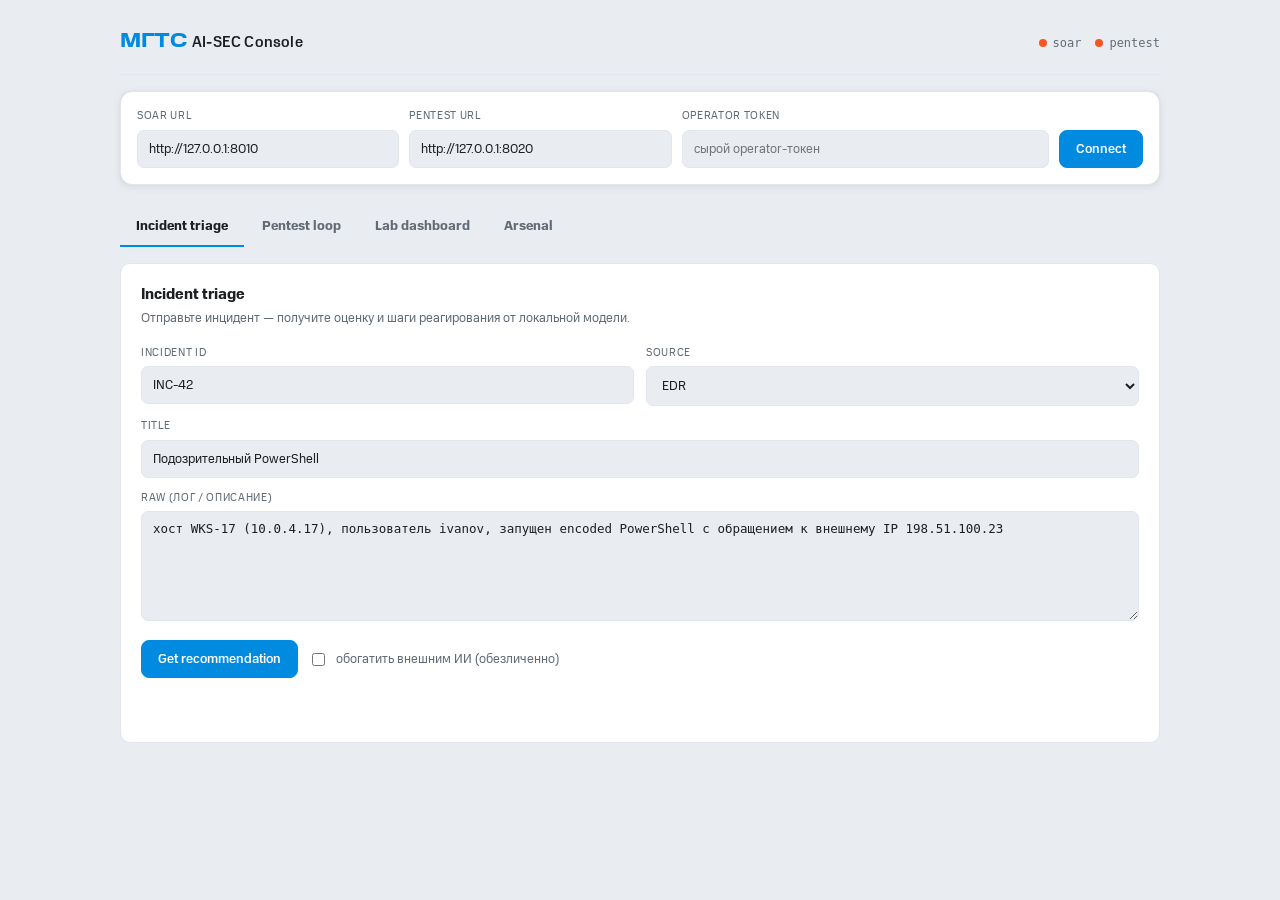
==== webui/index.html @ df33a95a "Initial import of AI-SEC training range + fixes Импорт проекта AI-SEC (тренировочный полигон: оркест" ====
<!doctype html>
<html lang="ru">
<head>
<meta charset="utf-8">
<meta name="viewport" content="width=device-width, initial-scale=1">
<title>МГТС · AI-SEC Console</title>
<link rel="stylesheet" href="mgts/styles.css">
<style>
  /* Токены МГТС встроены инлайн, чтобы интерфейс отображался корректно даже без
     загрузки внешнего mgts/styles.css. Внешний файл подключает шрифты MTS и
     остаётся источником истины при отдаче через сервер. Светлая тема, бренд #008ae0. */
  :root{
    --mgts-blue-500:#008ae0; --mgts-blue-600:#0072bd; --mgts-blue-700:#005c99; --mgts-blue-50:#e6f4fc;
    --granat-green:#26cd58; --granat-yellow:#fac031; --granat-orange:#f95721;
    --color-background-primary:#ffffff; --color-background-secondary:#f2f3f7;
    --color-background-lower:#e9ecf0; --color-background-inverted:#1d2023;
    --color-text-primary:#1d2023; --color-text-secondary:#626c77; --color-text-tertiary:#969fa8;
    --color-text-inverted:#fafafa;
    --color-brand:#008ae0; --color-brand-hover:#0072bd; --color-brand-active:#005c99;
    --color-brand-subtle:#e6f4fc;
    --color-line:#e2e5eb; --color-control-stroke:#969fa8; --color-control-stroke-hover:#626c77;
    --color-accent-brand-bg:#e6f4fc; --color-accent-positive-bg:#e3f9ea;
    --color-accent-warning-bg:#fff4d6; --color-accent-negative-bg:#ffe5dc;
    --font-wide:'MTS Wide','Segoe UI',system-ui,sans-serif;
    --font-compact:'MTS Compact','Segoe UI',system-ui,sans-serif;
    --radius-s:8px; --radius-m:12px; --shadow-low:0 2px 8px rgba(29,32,35,.08),0 0 1px rgba(29,32,35,.12);
    --duration-fast:120ms; --ease-standard:cubic-bezier(.4,0,.2,1);
  }
  /* Внутренние переменные консоли -> семантические токены МГТС. Severity — без MTS-красного. */
  :root{
    --ink:var(--color-background-lower); --panel:var(--color-background-primary);
    --panel-2:var(--color-background-secondary); --line:var(--color-line);
    --text:var(--color-text-primary); --muted:var(--color-text-secondary);
    --accent:var(--color-brand); --accent-dim:var(--color-brand);
    --focus:var(--color-brand-hover);
    --sev-info:var(--mgts-blue-500); --sev-low:var(--granat-green); --sev-medium:var(--granat-yellow);
    --sev-high:var(--granat-orange); --sev-critical:#c0371a;
    --ok:var(--granat-green); --bad:var(--granat-orange);
    --mono:ui-monospace,"SF Mono",Menlo,Consolas,monospace;
    --sans:var(--font-compact);
    --radius-card:var(--radius-m);
  }
  *{box-sizing:border-box}
  body{margin:0;background:var(--ink);color:var(--text);font-family:var(--sans);
       font-size:14px;line-height:1.5;-webkit-font-smoothing:antialiased}
  a{color:var(--accent)}
  .wrap{max-width:1080px;margin:0 auto;padding:0 20px 80px}

  header{display:flex;align-items:baseline;gap:14px;padding:26px 0 18px;
         border-bottom:1px solid var(--line)}
  header .mark{font-family:var(--font-wide);font-weight:700;letter-spacing:.01em;
               font-size:20px;color:var(--accent)}
  header .mark b{color:var(--text)}
  header .sub{color:var(--muted);font-size:12px;font-family:var(--mono)}
  header .spacer{flex:1}
  .env-dot{width:8px;height:8px;border-radius:50%;background:var(--muted);
           display:inline-block;margin-right:6px}
  .env-dot.up{background:var(--ok)} .env-dot.down{background:var(--bad)}

  /* settings bar */
  .settings{display:grid;grid-template-columns:1fr 1fr 1.4fr auto;gap:10px;
            padding:16px;margin-top:16px;background:var(--panel);
            border:1px solid var(--line);border-radius:var(--radius-card);box-shadow:var(--shadow-low)}
  .settings label{display:block;font-size:11px;color:var(--muted);
                  text-transform:uppercase;letter-spacing:.06em;margin-bottom:5px}
  input,select,textarea{width:100%;background:var(--ink);color:var(--text);
     border:1px solid var(--line);border-radius:7px;padding:9px 11px;
     font-family:var(--sans);font-size:13px}
  textarea{font-family:var(--mono);font-size:12.5px;resize:vertical;min-height:110px}
  input:focus,select:focus,textarea:focus{outline:none;border-color:var(--focus);
     box-shadow:0 0 0 3px var(--color-brand-subtle)}

  button{font-family:var(--sans);font-size:13px;font-weight:500;cursor:pointer;
     border:1px solid var(--color-brand);background:var(--color-brand);color:#fff;
     border-radius:var(--radius-s);padding:9px 16px;transition:background var(--duration-fast) var(--ease-standard)}
  button:hover{background:var(--color-brand-hover);border-color:var(--color-brand-hover)}
  button:disabled{opacity:.4;cursor:not-allowed}
  button.ghost{background:transparent;color:var(--text);border-color:var(--color-control-stroke)}
  button.ghost:hover{background:var(--color-background-secondary);border-color:var(--color-control-stroke-hover)}
  button.danger{background:transparent;color:var(--bad);border-color:var(--bad)}
  .btn-row{display:flex;gap:10px;flex-wrap:wrap;align-items:center}

  /* tabs */
  nav.tabs{display:flex;gap:2px;margin:22px 0 0}
  nav.tabs button{background:transparent;border:none;border-bottom:2px solid transparent;
     color:var(--muted);border-radius:0;padding:10px 16px;font-weight:600}
  nav.tabs button.active{color:var(--text);border-bottom-color:var(--accent)}

  .panel{background:var(--panel);border:1px solid var(--line);border-radius:10px;
         padding:20px;margin-top:16px}
  .panel h2{margin:0 0 4px;font-size:15px}
  .panel .hint{color:var(--muted);font-size:12.5px;margin:0 0 16px}
  .grid2{display:grid;grid-template-columns:1fr 1fr;gap:12px}
  .field{margin-bottom:12px}
  .field label{display:block;font-size:11px;color:var(--muted);
    text-transform:uppercase;letter-spacing:.06em;margin-bottom:5px}
  .row-check{display:flex;align-items:center;gap:8px;color:var(--muted);font-size:13px}
  .row-check input{width:auto}

  /* output */
  .out{margin-top:18px}
  .badge{display:inline-block;font-family:var(--mono);font-size:11px;font-weight:600;
     padding:3px 9px;border-radius:999px;letter-spacing:.03em}
  .sev-info{background:var(--color-accent-brand-bg);color:var(--sev-info);border:1px solid var(--sev-info)}
  .sev-low{background:var(--color-accent-positive-bg);color:var(--sev-low);border:1px solid var(--sev-low)}
  .sev-medium{background:var(--color-accent-warning-bg);color:var(--sev-medium);border:1px solid var(--sev-medium)}
  .sev-high{background:var(--color-accent-negative-bg);color:var(--sev-high);border:1px solid var(--sev-high)}
  .sev-critical{background:var(--color-accent-negative-bg);color:var(--sev-critical);border:1px solid var(--sev-critical)}
  .chip{display:inline-block;font-family:var(--mono);font-size:11px;color:var(--muted);
     border:1px solid var(--line);border-radius:5px;padding:2px 7px;margin:2px 4px 2px 0}
  .card{background:var(--panel-2);border:1px solid var(--line);border-radius:9px;
        padding:14px 16px;margin-top:12px}
  .card h3{margin:0 0 6px;font-size:13.5px;display:flex;align-items:center;gap:8px;justify-content:space-between}
  .card ul{margin:6px 0 0;padding-left:18px} .card li{margin:2px 0}
  .kv{color:var(--muted);font-size:12px} .kv b{color:var(--text);font-weight:600}
  pre{background:var(--color-background-inverted);border:1px solid var(--line);border-radius:var(--radius-s);
      padding:12px 14px;overflow:auto;font-family:var(--mono);font-size:12px;
      color:var(--color-text-inverted);max-height:340px;margin:8px 0 0}
  .scope-ok{color:var(--ok)} .scope-bad{color:var(--bad)}
  .status{font-family:var(--mono);font-size:12px;color:var(--muted);margin-top:10px;min-height:16px}
  .status.err{color:var(--bad)} .status.busy{color:var(--accent)}
  .divider{height:1px;background:var(--line);margin:18px 0}
  .step-meta{font-family:var(--mono);font-size:12px;color:var(--muted);margin:2px 0}
  /* lab dashboard */
  .tgt{display:flex;align-items:center;gap:12px;padding:11px 14px;margin-top:10px;
       background:var(--panel-2);border:1px solid var(--line);border-radius:9px}
  .tgt .dot{width:9px;height:9px;border-radius:50%;flex:none;background:var(--muted)}
  .tgt .dot.up{background:var(--ok)} .tgt .dot.down{background:var(--bad)}
  .tgt .meta{flex:1;min-width:0}
  .tgt .name{font-weight:600;font-size:13.5px}
  .tgt .desc{color:var(--muted);font-size:12px;margin-top:2px}
  .tgt .addr{font-family:var(--mono);font-size:11px;color:var(--muted)}
  .tgt a.open{font-size:12px;padding:6px 12px;border:1px solid var(--line);
     border-radius:6px;color:var(--text);text-decoration:none;white-space:nowrap}
  .tgt a.open:hover{border-color:var(--focus)}
  .kind{font-family:var(--mono);font-size:10px;text-transform:uppercase;
     letter-spacing:.05em;color:var(--accent);border:1px solid var(--accent-dim);
     border-radius:4px;padding:1px 6px;margin-left:6px}
  .aud{font-family:var(--mono);font-size:11.5px;border-bottom:1px solid var(--line);
       padding:6px 0;display:grid;grid-template-columns:130px 150px 1fr auto;gap:10px}
  .aud .r-done{color:var(--ok)} .aud .r-blocked,.aud .r-rejected{color:var(--bad)}
  .aud .r-running,.aud .r-awaiting_approval{color:var(--medium)}
  .aud-wrap{margin-top:8px;max-height:280px;overflow:auto}
  /* arsenal */
  .tool-card{background:var(--panel-2);border:1px solid var(--line);border-radius:9px;
     padding:12px 14px;margin-top:10px}
  .tool-card.hide{display:none}
  .tool-head{display:flex;align-items:center;gap:8px;flex-wrap:wrap}
  .tool-head .tn{font-family:var(--mono);font-weight:600;font-size:13px}
  .tool-desc{color:var(--muted);font-size:12px;margin:6px 0 8px}
  .tool-run{display:flex;gap:8px;flex-wrap:wrap;align-items:center}
  .tool-run input,.tool-run select{padding:7px 9px;font-size:12.5px}
  .tool-run input.tgt{flex:1;min-width:180px}
  .tool-run input.prt{width:120px}
  .badge.int-passive{background:var(--color-accent-brand-bg);color:var(--sev-info);border:1px solid var(--sev-info)}
  .badge.int-safe-active{background:var(--color-accent-positive-bg);color:var(--sev-low);border:1px solid var(--sev-low)}
  .badge.int-full{background:var(--color-accent-negative-bg);color:var(--sev-high);border:1px solid var(--sev-high)}
  nav.tabs button.af{border-bottom:none}
  .tgt-wrap{margin-top:10px}
  .tgt-wrap .tgt{margin-top:0}
  details.learn{background:var(--panel-2);border:1px solid var(--line);border-top:none;
     border-radius:0 0 9px 9px;padding:8px 14px 10px;margin-top:-1px}
  details.learn>summary{cursor:pointer;font-size:12px;color:var(--accent);padding:2px 0}
  details.learn ul{margin:6px 0;padding-left:18px;font-size:12.5px}
  details.sol{margin-top:6px} details.sol>summary{cursor:pointer;font-size:12px;color:var(--sev-medium)}
  details.sol .kv{margin-top:6px;padding:8px 10px;background:var(--ink);border:1px solid var(--line);border-radius:6px}
  @media(max-width:760px){.settings,.grid2{grid-template-columns:1fr}
     .aud{grid-template-columns:1fr}}
</style>
</head>
<body>
<div class="wrap">
  <header>
    <span class="mark">МГТС <b style="color:var(--color-text-primary);font-family:var(--font-compact);font-weight:500;font-size:15px">AI-SEC Console</b></span>
    <span class="spacer"></span>
    <span class="sub"><span id="soarDot" class="env-dot"></span>soar</span>
    <span class="sub"><span id="pentDot" class="env-dot"></span>pentest</span>
  </header>

  <!-- connection settings -->
  <div class="settings">
    <div>
      <label>SOAR URL</label>
      <input id="soarUrl" value="http://127.0.0.1:8010">
    </div>
    <div>
      <label>Pentest URL</label>
      <input id="pentUrl" value="http://127.0.0.1:8020">
    </div>
    <div>
      <label>Operator token</label>
      <input id="token" type="password" placeholder="сырой operator-токен">
    </div>
    <div style="display:flex;align-items:end">
      <button id="saveBtn" style="width:100%">Connect</button>
    </div>
  </div>

  <nav class="tabs">
    <button id="tabSoar" class="active" onclick="showTab('soar')">Incident triage</button>
    <button id="tabPent" onclick="showTab('pent')">Pentest loop</button>
    <button id="tabLab" onclick="showTab('lab')">Lab dashboard</button>
    <button id="tabArsenal" onclick="showTab('arsenal')">Arsenal</button>
  </nav>

  <!-- ===== SOAR ===== -->
  <section id="soar" class="panel">
    <h2>Incident triage</h2>
    <p class="hint">Отправьте инцидент — получите оценку и шаги реагирования от локальной модели.</p>
    <div class="grid2">
      <div class="field"><label>Incident ID</label><input id="incId" value="INC-42"></div>
      <div class="field"><label>Source</label>
        <select id="incSrc"><option>EDR</option><option>SIEM</option><option>Firewall</option><option>IDS</option><option>Other</option></select>
      </div>
    </div>
    <div class="field"><label>Title</label><input id="incTitle" value="Подозрительный PowerShell"></div>
    <div class="field"><label>Raw (лог / описание)</label>
      <textarea id="incRaw">хост WKS-17 (10.0.4.17), пользователь ivanov, запущен encoded PowerShell с обращением к внешнему IP 198.51.100.23</textarea>
    </div>
    <div class="btn-row">
      <button onclick="advise()">Get recommendation</button>
      <label class="row-check"><input type="checkbox" id="incExt"> обогатить внешним ИИ (обезличенно)</label>
    </div>
    <div id="soarStatus" class="status"></div>
    <div id="soarOut" class="out"></div>
  </section>

  <!-- ===== PENTEST ===== -->
  <section id="pent" class="panel" style="display:none">
    <h2>Pentest loop</h2>
    <p class="hint">Модель предлагает шаг → вы подтверждаете → запускается сканер в рамках scope. Вывод разбирается и подаётся в следующий шаг.</p>
    <div class="field"><label>Objective</label>
      <input id="objective" value="разведка внешнего периметра">
    </div>
    <div class="btn-row">
      <button onclick="planStep()">Propose step</button>
      <button class="ghost" onclick="genReport()">Отчёт: превью + .md</button>
      <label class="row-check"><input type="checkbox" id="analyzeExt"> разбирать вывод внешним ИИ (обезличенно)</label>
      <span class="step-meta" id="sessLbl"></span>
    </div>
    <div class="btn-row" style="margin-top:8px">
      <button class="ghost" onclick="fetchReport()">Отчёт по сессии</button>
      <button class="ghost" onclick="downloadReport()">Скачать .md</button>
    </div>
    <div id="pentStatus" class="status"></div>
    <div id="pentOut" class="out"></div>
  </section>

  <!-- ===== LAB DASHBOARD ===== -->
  <section id="lab" class="panel" style="display:none">
    <h2>Lab dashboard</h2>
    <p class="hint">Активный scope, тренировочные мишени и журнал действий. Обновляется автоматически.</p>
    <div class="btn-row">
      <button class="ghost" onclick="loadLab()">Обновить</button>
      <label class="row-check"><input type="checkbox" id="labAuto" checked onchange="toggleAuto()"> авто-обновление (5с)</label>
    </div>

    <div id="scopeBox" class="card" style="margin-top:14px"></div>

    <h3 style="margin:18px 0 0;font-size:13.5px">Тренировочные мишени</h3>
    <div id="targetsBox"></div>

    <h3 style="margin:18px 0 0;font-size:13.5px">Журнал действий</h3>
    <div id="auditBox"></div>
    <div id="labStatus" class="status"></div>
  </section>

  <!-- ===== ARSENAL ===== -->
  <section id="arsenal" class="panel" style="display:none">
    <h2>Arsenal</h2>
    <p class="hint">Все инструменты allowlist. Запуск по выбранной цели напрямую — с тем же scope-чеком, потолком интенсивности и аудитом. Оператор выбирает сам (human-in-the-loop).</p>
    <div class="btn-row">
      <span class="step-meta">Фильтр:</span>
      <button class="ghost af active" data-f="all" onclick="filterArsenal('all',this)">все</button>
      <button class="ghost af" data-f="passive" onclick="filterArsenal('passive',this)">passive</button>
      <button class="ghost af" data-f="safe-active" onclick="filterArsenal('safe-active',this)">safe-active</button>
      <button class="ghost af" data-f="full" onclick="filterArsenal('full',this)">full</button>
      <label class="row-check" style="margin-left:auto"><input type="checkbox" id="arsExt"> разбирать вывод внешним ИИ</label>
    </div>
    <div id="arsList"></div>
    <div id="arsStatus" class="status"></div>
    <div id="arsOut" class="out"></div>
  </section>
</div>

<script>
"use strict";
const $ = id => document.getElementById(id);
const cfg = { soar:"", pent:"", token:"" };

// сессия хранится только на время вкладки браузера
function loadCfg(){
  cfg.soar = sessionStorage.getItem("soarUrl") || $("soarUrl").value;
  cfg.pent = sessionStorage.getItem("pentUrl") || $("pentUrl").value;
  cfg.token = sessionStorage.getItem("token") || "";
  $("soarUrl").value = cfg.soar; $("pentUrl").value = cfg.pent; $("token").value = cfg.token;
}
$("saveBtn").onclick = () => {
  cfg.soar=$("soarUrl").value.trim(); cfg.pent=$("pentUrl").value.trim(); cfg.token=$("token").value.trim();
  sessionStorage.setItem("soarUrl",cfg.soar); sessionStorage.setItem("pentUrl",cfg.pent);
  sessionStorage.setItem("token",cfg.token);
  pingHealth();
};

function showTab(t){
  for(const s of ["soar","pent","lab","arsenal"]) $(s).style.display = (s===t)?"block":"none";
  $("tabSoar").classList.toggle("active",t==="soar");
  $("tabPent").classList.toggle("active",t==="pent");
  $("tabLab").classList.toggle("active",t==="lab");
  $("tabArsenal").classList.toggle("active",t==="arsenal");
  if(t==="lab") loadLab();
  if(t==="arsenal") loadArsenal();
}

async function api(base, path, opts){
  const r = await fetch(base+path, {
    ...opts,
    headers:{ "content-type":"application/json", "x-api-key":cfg.token, ...(opts?.headers||{}) }
  });
  const text = await r.text();
  let data; try{ data = JSON.parse(text); }catch{ data = {raw:text}; }
  if(!r.ok){
    const msg = data.detail || data.raw || r.statusText;
    throw new Error(r.status===429 ? "Слишком часто — подождите минуту (429)"
                  : r.status===403 ? ("Отказано: "+msg)
                  : r.status===401 ? "Нужен корректный operator-токен (401)"
                  : (r.status+": "+msg));
  }
  return data;
}

async function pingHealth(){
  for(const [dot,base] of [["soarDot",cfg.soar||$("soarUrl").value],["pentDot",cfg.pent||$("pentUrl").value]]){
    try{ const r = await fetch(base+"/healthz"); $(dot).className="env-dot "+(r.ok?"up":"down"); }
    catch{ $(dot).className="env-dot down"; }
  }
}

function sevBadge(s){ s=(s||"info").toLowerCase(); return `<span class="badge sev-${s}">${s}</span>`; }
function list(items){ return (items&&items.length)? "<ul>"+items.map(i=>`<li>${esc(i)}</li>`).join("")+"</ul>" : `<span class="kv">—</span>`; }
function esc(s){ return String(s).replace(/[&<>]/g,c=>({"&":"&amp;","<":"&lt;",">":"&gt;"}[c])); }

/* ---------- SOAR ---------- */
async function advise(){
  const st=$("soarStatus"); st.className="status busy"; st.textContent="Анализирую инцидент…";
  $("soarOut").innerHTML="";
  try{
    const d = await api(cfg.soar||$("soarUrl").value, "/v1/advise", {method:"POST", body:JSON.stringify({
      incident_id:$("incId").value, source:$("incSrc").value, title:$("incTitle").value,
      raw:$("incRaw").value, enrich_external:$("incExt").checked
    })});
    const a = d.advice||{};
    let html = `<div class="card"><h3><span>${esc(a.summary||"—")}</span> ${sevBadge(a.severity)}</h3>
      <div class="kv">confidence: <b>${esc(a.confidence||"—")}</b> · route: <b>${esc(d.route)}</b>${d.masked_terms?` · замаскировано: <b>${d.masked_terms}</b>`:""}</div>
      ${(a.mitre&&a.mitre.length)?`<div style="margin-top:8px">${a.mitre.map(m=>`<span class="chip">${esc(m)}</span>`).join("")}</div>`:""}
    </div>
    <div class="grid2">
      <div class="card"><h3>Немедленные действия</h3>${list(a.immediate_actions)}</div>
      <div class="card"><h3>Сдерживание</h3>${list(a.containment)}</div>
      <div class="card"><h3>Что проверить</h3>${list(a.investigation)}</div>
      <div class="card"><h3>Признаки ложного срабатывания</h3>${list(a.false_positive_signs)}</div>
    </div>`;
    if(a.external_enrichment){ html+=`<div class="card"><h3>Обогащение (внешний ИИ)</h3><pre>${esc(JSON.stringify(a.external_enrichment,null,2))}</pre></div>`; }
    $("soarOut").innerHTML=html; st.className="status"; st.textContent="Готово.";
  }catch(e){ st.className="status err"; st.textContent=e.message; }
}

/* ---------- PENTEST ---------- */
let sessionId=null, lastOutput=null, currentStepId=null;

async function planStep(){
  const st=$("pentStatus"); st.className="status busy"; st.textContent="Модель предлагает следующий шаг…";
  try{
    const d = await api(cfg.pent||$("pentUrl").value, "/v1/plan", {method:"POST", body:JSON.stringify({
      session_id:sessionId, objective:$("objective").value, last_output:lastOutput
    })});
    sessionId=d.session_id; currentStepId=d.step_id;
    $("sessLbl").textContent="session "+sessionId.slice(0,8);
    renderProposal(d);
    st.className="status"; st.textContent=d.scope_ok?"Шаг предложен — подтвердите запуск.":"Шаг вне scope — запуск заблокирован.";
  }catch(e){ st.className="status err"; st.textContent=e.message; }
}

function renderProposal(d){
  const p=d.proposed||{};
  const scopeHtml = d.scope_ok
    ? `<span class="scope-ok">✓ в scope</span>`
    : `<span class="scope-bad">✗ вне scope</span> <span class="kv">${esc((d.problems||[]).join("; "))}</span>`;
  let actions = d.scope_ok
    ? `<div class="btn-row" style="margin-top:12px">
         <button onclick="approve(true)">Approve &amp; run</button>
         <button class="danger" onclick="approve(false)">Reject</button>
       </div>`
    : `<div class="status err" style="margin-top:10px">Подтверждение недоступно: цель не входит в согласованный scope.</div>`;
  $("pentOut").innerHTML = `<div class="card">
      <h3><span>Предложенный шаг</span> <span class="chip">${esc(p.tool||"?")}</span></h3>
      <div class="step-meta">target: <b>${esc(p.target||"—")}</b> · ${scopeHtml}</div>
      <div class="kv" style="margin-top:6px"><b>Зачем:</b> ${esc(p.rationale||"—")}</div>
      <div class="kv"><b>Ожидаем:</b> ${esc(p.expected||"—")}</div>
      ${actions}
    </div>`;
}

async function approve(ok){
  const st=$("pentStatus");
  if(!currentStepId){ st.className="status err"; st.textContent="Нет активного шага."; return; }
  st.className="status busy"; st.textContent= ok?"Запускаю инструмент…":"Отклоняю шаг…";
  try{
    const d = await api(cfg.pent||$("pentUrl").value, "/v1/approve", {method:"POST", body:JSON.stringify({
      step_id:currentStepId, approved:ok, analyze_route:$("analyzeExt").checked?"external":"local"
    })});
    if(d.status==="rejected_by_human"){ st.className="status"; st.textContent="Шаг отклонён."; return; }
    renderResult(d);
    st.className="status"; st.textContent="Выполнено. Нажмите Propose step для следующего шага.";
  }catch(e){ st.className="status err"; st.textContent=e.message; }
}

function renderResult(d){
  const tr=d.tool_result||{}, an=d.analysis||{};
  lastOutput = (tr.stdout||"") + "\n" + (tr.stderr||"");   // подаётся в следующий /plan
  const findings=(an.findings||[]).map(f=>`<div class="card">
      <h3><span>${esc(f.title||"finding")}</span> ${sevBadge(f.severity)}</h3>
      <div class="kv"><b>Evidence:</b> ${esc(f.evidence||"—")}</div>
      <div class="kv"><b>Рекомендация:</b> ${esc(f.recommendation||"—")}</div>
    </div>`).join("") || `<div class="kv">Модель не выделила находок.</div>`;
  $("pentOut").insertAdjacentHTML("beforeend", `<div class="divider"></div>
    <div class="kv">rc: <b>${tr.returncode}</b> · analyze: <b>${esc(d.analyze_route||"local")}</b>${d.masked_terms?` · замаскировано: <b>${d.masked_terms}</b>`:""}</div>
    <pre>${esc(tr.stdout||"(пусто)")}${tr.stderr?("\n--- stderr ---\n"+esc(tr.stderr)):""}</pre>
    <h3 style="margin:16px 0 0;font-size:13.5px">Разбор</h3>
    ${findings}
    ${an.next_suggestion?`<div class="card"><h3>Что дальше</h3><div class="kv">${esc(an.next_suggestion)}</div></div>`:""}`);
  currentStepId=null;
}

/* ---------- SESSION REPORT ---------- */
async function fetchReport(){
  const st=$("pentStatus");
  if(!sessionId){ st.className="status err"; st.textContent="Сначала выполните хотя бы один шаг."; return; }
  st.className="status busy"; st.textContent="Собираю отчёт…";
  try{
    const r = await api(cfg.pent||$("pentUrl").value, "/v1/report/"+sessionId, {method:"GET"});
    const sev = r.summary_by_severity||{};
    const chips = ["critical","high","medium","low","info"]
      .filter(s=>sev[s]).map(s=>`<span class="badge sev-${s}">${s}: ${sev[s]}</span>`).join(" ");
    const items = (r.findings||[]).map((f,i)=>`<div class="card">
        <h3><span>${i+1}. ${esc(f.title)}</span> ${sevBadge(f.severity)}</h3>
        <div class="kv">${esc(f.target)} · ${esc(f.tool)}${f.mitre?` · ${esc(f.mitre)}`:""}</div>
        <div class="kv" style="margin-top:4px"><b>Evidence:</b> ${esc(f.evidence||"—")}</div>
        <div class="kv"><b>Рекомендация:</b> ${esc(f.recommendation||"—")}</div>
      </div>`).join("") || `<div class="kv">Находок пока нет.</div>`;
    $("pentOut").innerHTML = `<div class="divider"></div>
      <div class="card"><h3><span>Отчёт: ${esc(r.engagement)}</span></h3>
        <div class="kv">шагов: ${r.steps_run} · мишени: ${esc((r.targets||[]).join(", ")||"—")}</div>
        <div style="margin-top:8px">${chips||'<span class="kv">без находок</span>'}</div>
      </div>${items}`;
    st.className="status"; st.textContent="Отчёт собран.";
  }catch(e){ st.className="status err"; st.textContent=e.message; }
}

async function downloadReport(){
  const st=$("pentStatus");
  if(!sessionId){ st.className="status err"; st.textContent="Нет активной сессии."; return; }
  try{
    const r = await api(cfg.pent||$("pentUrl").value, "/v1/report/"+sessionId+"/markdown", {method:"GET"});
    const blob = new Blob([r.markdown], {type:"text/markdown"});
    const a = document.createElement("a");
    a.href = URL.createObjectURL(blob);
    a.download = "report_"+sessionId.slice(0,8)+".md";
    a.click(); URL.revokeObjectURL(a.href);
    st.className="status"; st.textContent="Отчёт скачан.";
  }catch(e){ st.className="status err"; st.textContent=e.message; }
}

/* ---------- SESSION REPORT ---------- */
async function genReport(){
  const st=$("pentStatus");
  if(!sessionId){ st.className="status err"; st.textContent="Сначала запустите хотя бы один шаг."; return; }
  st.className="status busy"; st.textContent="Собираю отчёт по сессии…";
  try{
    const d = await api(cfg.pent||$("pentUrl").value, "/v1/report/"+sessionId+"/markdown", {method:"GET"});
    const md = d.markdown||"";
    // показать превью
    $("pentOut").insertAdjacentHTML("beforeend",
      `<div class="divider"></div><h3 style="font-size:13.5px">Отчёт по сессии</h3><pre>${esc(md)}</pre>`);
    // скачать как .md
    const blob = new Blob([md], {type:"text/markdown"});
    const url = URL.createObjectURL(blob);
    const a = document.createElement("a");
    a.href=url; a.download="report_"+sessionId.slice(0,8)+".md"; a.click();
    URL.revokeObjectURL(url);
    st.className="status"; st.textContent="Отчёт сформирован и скачан.";
  }catch(e){ st.className="status err"; st.textContent=e.message; }
}

/* ---------- LAB DASHBOARD ---------- */
let labTimer=null;

function toggleAuto(){
  if($("labAuto").checked){ labTimer=setInterval(loadLab, 5000); }
  else if(labTimer){ clearInterval(labTimer); labTimer=null; }
}

async function loadLab(){
  const base = cfg.pent||$("pentUrl").value;
  const st=$("labStatus");
  try{
    const [scope, tg, audit] = await Promise.all([
      api(base,"/v1/scope",{method:"GET"}),
      api(base,"/v1/lab/targets",{method:"GET"}),
      api(base,"/v1/audit?limit=40",{method:"GET"}),
    ]);
    renderScope(scope); renderTargets(tg.targets||[]); renderAudit(audit.records||[]);
    st.className="status"; st.textContent="Обновлено "+new Date().toLocaleTimeString();
  }catch(e){ st.className="status err"; st.textContent=e.message; }
}

function renderScope(s){
  const hosts=(s.allowed_hosts||[]).map(h=>`<span class="chip">${esc(h)}</span>`).join("")||"—";
  const excl=(s.excluded||[]).map(h=>`<span class="chip">${esc(h)}</span>`).join("")||"—";
  $("scopeBox").innerHTML=`<h3><span>Scope: ${esc(s.engagement_id)}</span>
      <span class="badge sev-medium">intensity: ${esc(s.max_intensity)}</span></h3>
    <div class="kv" style="margin-top:6px"><b>Разрешено:</b> ${hosts}</div>
    <div class="kv" style="margin-top:4px"><b>Исключено:</b> ${excl}</div>`;
}

function renderTargets(list){
  if(!list.length){ $("targetsBox").innerHTML=`<div class="kv" style="margin-top:8px">Мишени не заданы.</div>`; return; }
  $("targetsBox").innerHTML=list.map((t,i)=>{
    const scopeMark = t.in_scope ? "" : `<span class="badge sev-high" title="вне scope">вне scope</span>`;
    const open = t.url ? `<a class="open" href="${esc(t.url)}" target="_blank" rel="noopener">Открыть ↗</a>` : "";
    const obj = (t.objectives||[]).map(o=>`<li>${esc(o)}</li>`).join("");
    const learn = (obj || t.hint) ? `<details class="learn">
        <summary>Учебные цели${t.hint?" · подсказка":""}</summary>
        ${obj?`<ul>${obj}</ul>`:""}
        ${t.hint?`<details class="sol"><summary>Показать решение-подсказку</summary><div class="kv">${esc(t.hint)}</div></details>`:""}
      </details>` : "";
    return `<div class="tgt-wrap"><div class="tgt">
      <span class="dot ${t.up?'up':'down'}" title="${t.up?'доступна':'недоступна'}"></span>
      <div class="meta">
        <div class="name">${esc(t.name)}<span class="kind">${esc(t.kind||'')}</span> ${scopeMark}</div>
        <div class="desc">${esc(t.description||'')}</div>
        <div class="addr">${esc(t.host)}:${t.port} · ${t.up?'up':'down'}</div>
      </div>${open}
    </div>${learn}</div>`;
  }).join("");
}

function renderAudit(recs){
  if(!recs.length){ $("auditBox").innerHTML=`<div class="kv" style="margin-top:8px">Пока пусто — запустите шаг в Pentest loop.</div>`; return; }
  const rows=recs.map(r=>{
    const t=(r.iso||"").replace("T"," ").replace("Z","");
    const res=esc(r.result||"");
    return `<div class="aud">
      <span class="kv">${esc(t)}</span>
      <span>${esc(r.event_type||"")}</span>
      <span class="kv">${esc(r.resource||"")}</span>
      <span class="r-${res}">${res}</span>
    </div>`;
  }).join("");
  $("auditBox").innerHTML=`<div class="aud-wrap">${rows}</div>`;
}

/* ---------- ARSENAL ---------- */
// какие параметры нужны каким инструментам
const TOOL_PARAMS = {
  nmap_service:{ports:"1-1000"}, nmap_vuln:{ports:"1-1000"}, enum_services:{ports:"1-1000"},
  content_discovery:{wordlist:["common","big"]},
  llm_probe:{probe:["system_leak","secret_leak","role_confuse","tool_misuse"]},
};
let arsenalTools = {};

async function loadArsenal(){
  const st=$("arsStatus"); st.className="status busy"; st.textContent="Загружаю инструменты…";
  try{
    arsenalTools = await api(cfg.pent||$("pentUrl").value, "/v1/tools", {method:"GET"});
    renderArsenal(); st.className="status"; st.textContent=Object.keys(arsenalTools).length+" инструментов";
  }catch(e){ st.className="status err"; st.textContent=e.message; }
}

function renderArsenal(){
  const order={passive:0,"safe-active":1,full:2};
  const names=Object.keys(arsenalTools).sort((a,b)=>
    (order[arsenalTools[a].intensity]-order[arsenalTools[b].intensity])||a.localeCompare(b));
  $("arsList").innerHTML = names.map(n=>{
    const t=arsenalTools[n], p=TOOL_PARAMS[n]||{};
    let params="";
    if(p.ports!==undefined) params+=`<input class="prt" id="p_${n}" placeholder="порты" value="${p.ports}">`;
    if(p.wordlist) params+=`<select id="w_${n}">${p.wordlist.map(w=>`<option>${w}</option>`).join("")}</select>`;
    if(p.probe) params+=`<select id="pr_${n}">${p.probe.map(w=>`<option>${w}</option>`).join("")}</select>`;
    return `<div class="tool-card" data-int="${t.intensity}">
      <div class="tool-head"><span class="tn">${esc(n)}</span>
        <span class="badge int-${t.intensity}">${t.intensity}</span></div>
      <div class="tool-desc">${esc(t.description)}</div>
      <div class="tool-run">
        <input class="tgt" id="t_${n}" placeholder="цель (напр. juiceshop или http://vulnllm:8000)">
        ${params}
        <button onclick="runTool('${n}')">Run</button>
      </div></div>`;
  }).join("");
  applyArsenalFilter();
}

let arsFilter="all";
function filterArsenal(f,btn){
  arsFilter=f;
  document.querySelectorAll(".af").forEach(b=>b.classList.remove("active"));
  btn.classList.add("active"); applyArsenalFilter();
}
function applyArsenalFilter(){
  document.querySelectorAll(".tool-card").forEach(c=>{
    c.classList.toggle("hide", arsFilter!=="all" && c.dataset.int!==arsFilter);
  });
}

async function runTool(name){
  const st=$("arsStatus");
  const target=($("t_"+name)?.value||"").trim();
  if(!target){ st.className="status err"; st.textContent="Укажите цель для "+name; return; }
  const body={tool:name, target:target, session_id:sessionId,
              analyze_route:$("arsExt").checked?"external":"local"};
  if($("p_"+name)) body.ports=$("p_"+name).value.trim();
  if($("w_"+name)) body.wordlist=$("w_"+name).value;
  if($("pr_"+name)) body.probe=$("pr_"+name).value;
  st.className="status busy"; st.textContent=`Запускаю ${name} по ${target}…`;
  $("arsOut").innerHTML="";
  try{
    const d=await api(cfg.pent||$("pentUrl").value, "/v1/run", {method:"POST", body:JSON.stringify(body)});
    sessionId=d.session_id; $("sessLbl").textContent="session "+sessionId.slice(0,8);
    const tr=d.tool_result||{}, an=d.analysis||{};
    const findings=(an.findings||[]).map(f=>`<div class="card">
        <h3><span>${esc(f.title||"finding")}</span> ${sevBadge(f.severity)}</h3>
        <div class="kv"><b>Evidence:</b> ${esc(f.evidence||"—")}</div>
        <div class="kv"><b>Рекомендация:</b> ${esc(f.recommendation||"—")}</div>
      </div>`).join("") || `<div class="kv">Модель не выделила находок.</div>`;
    $("arsOut").innerHTML=`<div class="kv">rc: <b>${tr.returncode}</b> · analyze: <b>${esc(d.analyze_route||"local")}</b>${d.masked_terms?` · замаскировано: <b>${d.masked_terms}</b>`:""}</div>
      <pre>${esc(tr.stdout||"(пусто)")}${tr.stderr?("\n--- stderr ---\n"+esc(tr.stderr)):""}</pre>
      <h3 style="margin:14px 0 0;font-size:13.5px">Разбор</h3>${findings}`;
    st.className="status"; st.textContent="Готово. Результат записан в сессию — доступен в отчёте.";
  }catch(e){ st.className="status err"; st.textContent=e.message; }
}

loadCfg(); pingHealth();
</script>
</body>
</html>
---- webui/mgts/styles.css ----
/* MGTS Design System — global CSS entry point.
   Consumers link THIS one file. Keep it @import lines only. */

@import "./tokens/fonts.css";
@import "./tokens/colors.css";
@import "./tokens/typography.css";
@import "./tokens/spacing.css";
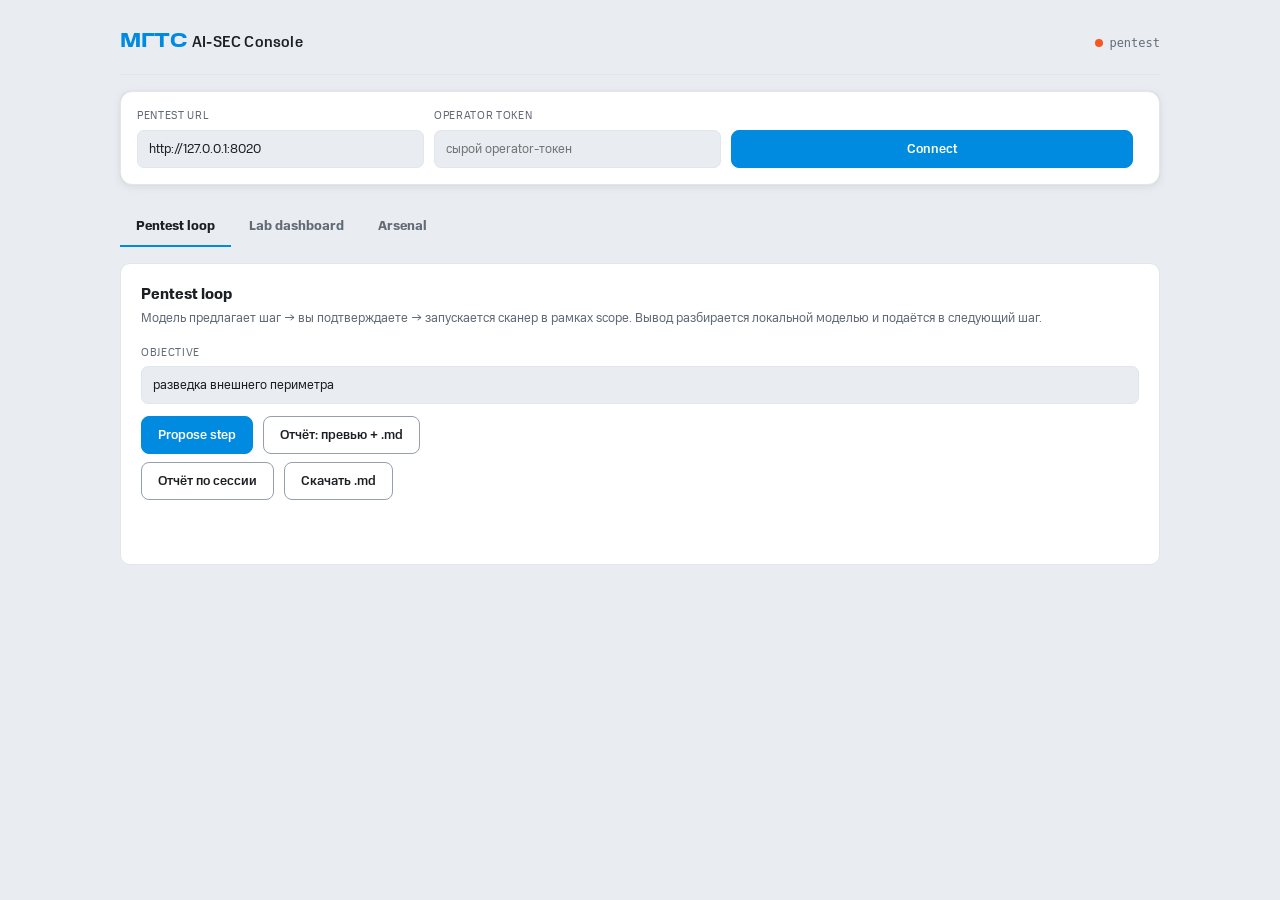
==== commit 0bdbd58a: "Restructure into independent pentest+web stack (drop SOAR & sanitizer) По просьбе: оставить только p" ====
--- a/webui/index.html
+++ b/webui/index.html
@@ -173,16 +173,11 @@
   <header>
     <span class="mark">МГТС <b style="color:var(--color-text-primary);font-family:var(--font-compact);font-weight:500;font-size:15px">AI-SEC Console</b></span>
     <span class="spacer"></span>
-    <span class="sub"><span id="soarDot" class="env-dot"></span>soar</span>
     <span class="sub"><span id="pentDot" class="env-dot"></span>pentest</span>
   </header>
 
   <!-- connection settings -->
   <div class="settings">
-    <div>
-      <label>SOAR URL</label>
-      <input id="soarUrl" value="http://127.0.0.1:8010">
-    </div>
     <div>
       <label>Pentest URL</label>
       <input id="pentUrl" value="http://127.0.0.1:8020">
@@ -197,45 +192,21 @@
   </div>
 
   <nav class="tabs">
-    <button id="tabSoar" class="active" onclick="showTab('soar')">Incident triage</button>
-    <button id="tabPent" onclick="showTab('pent')">Pentest loop</button>
+    <button id="tabPent" class="active" onclick="showTab('pent')">Pentest loop</button>
     <button id="tabLab" onclick="showTab('lab')">Lab dashboard</button>
     <button id="tabArsenal" onclick="showTab('arsenal')">Arsenal</button>
   </nav>
 
-  <!-- ===== SOAR ===== -->
-  <section id="soar" class="panel">
-    <h2>Incident triage</h2>
-    <p class="hint">Отправьте инцидент — получите оценку и шаги реагирования от локальной модели.</p>
-    <div class="grid2">
-      <div class="field"><label>Incident ID</label><input id="incId" value="INC-42"></div>
-      <div class="field"><label>Source</label>
-        <select id="incSrc"><option>EDR</option><option>SIEM</option><option>Firewall</option><option>IDS</option><option>Other</option></select>
-      </div>
-    </div>
-    <div class="field"><label>Title</label><input id="incTitle" value="Подозрительный PowerShell"></div>
-    <div class="field"><label>Raw (лог / описание)</label>
-      <textarea id="incRaw">хост WKS-17 (10.0.4.17), пользователь ivanov, запущен encoded PowerShell с обращением к внешнему IP 198.51.100.23</textarea>
-    </div>
-    <div class="btn-row">
-      <button onclick="advise()">Get recommendation</button>
-      <label class="row-check"><input type="checkbox" id="incExt"> обогатить внешним ИИ (обезличенно)</label>
-    </div>
-    <div id="soarStatus" class="status"></div>
-    <div id="soarOut" class="out"></div>
-  </section>
-
   <!-- ===== PENTEST ===== -->
-  <section id="pent" class="panel" style="display:none">
+  <section id="pent" class="panel">
     <h2>Pentest loop</h2>
-    <p class="hint">Модель предлагает шаг → вы подтверждаете → запускается сканер в рамках scope. Вывод разбирается и подаётся в следующий шаг.</p>
+    <p class="hint">Модель предлагает шаг → вы подтверждаете → запускается сканер в рамках scope. Вывод разбирается локальной моделью и подаётся в следующий шаг.</p>
     <div class="field"><label>Objective</label>
       <input id="objective" value="разведка внешнего периметра">
     </div>
     <div class="btn-row">
       <button onclick="planStep()">Propose step</button>
       <button class="ghost" onclick="genReport()">Отчёт: превью + .md</button>
-      <label class="row-check"><input type="checkbox" id="analyzeExt"> разбирать вывод внешним ИИ (обезличенно)</label>
       <span class="step-meta" id="sessLbl"></span>
     </div>
     <div class="btn-row" style="margin-top:8px">
@@ -257,7 +228,56 @@
 
     <div id="scopeBox" class="card" style="margin-top:14px"></div>
 
+    <details id="scopeEditor" class="card" style="margin-top:10px">
+      <summary style="cursor:pointer;color:var(--accent);font-weight:600">Изменить scope вручную (нужен admin-токен)</summary>
+      <div class="field" style="margin-top:12px"><label>Потолок интенсивности</label>
+        <select id="scMaxInt">
+          <option value="passive">passive</option>
+          <option value="safe-active">safe-active</option>
+          <option value="full">full</option>
+        </select>
+      </div>
+      <div class="field"><label>Разрешённые хосты (через запятую или с новой строки)</label>
+        <textarea id="scHosts" rows="3" placeholder="juiceshop, dvwa, vulnllm …"></textarea></div>
+      <div class="field"><label>Исключения (не трогать никогда)</label>
+        <textarea id="scExcl" rows="2" placeholder="пусто или список хостов"></textarea></div>
+      <div class="btn-row">
+        <button onclick="saveScope()">Сохранить scope</button>
+        <span class="kv">Изменения в памяти; перезапуск pentest вернёт scope к engagement.lab.yml.</span>
+      </div>
+    </details>
+
+    <details id="llmEditor" class="card" style="margin-top:10px">
+      <summary style="cursor:pointer;color:var(--accent);font-weight:600">Настройки ИИ: адрес Ollama и модель (нужен admin-токен)</summary>
+      <div id="llmState" class="kv" style="margin:10px 0"></div>
+      <div class="field"><label>Адрес Ollama (можно другой сервер)</label>
+        <input id="llmOllamaUrl" placeholder="http://ollama:11434"></div>
+      <div class="field"><label>Локальная модель</label>
+        <input id="llmLocalModel" placeholder="qwen2.5:7b"></div>
+      <div class="btn-row">
+        <button onclick="saveLlm()">Сохранить настройки ИИ</button>
+        <span class="kv">Изменения в памяти; перезапуск pentest вернёт к .env.</span>
+      </div>
+    </details>
+
     <h3 style="margin:18px 0 0;font-size:13.5px">Тренировочные мишени</h3>
+
+    <details id="targetEditor" class="card" style="margin-top:10px">
+      <summary style="cursor:pointer;color:var(--accent);font-weight:600">Изменить адрес мишени (распределённая установка, нужен admin-токен)</summary>
+      <p class="kv" style="margin:10px 0">Если мишень поднята на другом хосте — укажите её адрес. Новый host по умолчанию добавляется в scope, иначе скан по нему не пройдёт.</p>
+      <div class="field"><label>Мишень</label><select id="teName" onchange="fillTarget()"></select></div>
+      <div class="grid2">
+        <div class="field"><label>Host / IP (для сканера)</label><input id="teHost" placeholder="192.168.1.50 или juiceshop"></div>
+        <div class="field"><label>Port (внутренний)</label><input id="tePort" type="number" placeholder="3000"></div>
+      </div>
+      <div class="field"><label>URL «Открыть» (для браузера)</label><input id="teUrl" placeholder="http://192.168.1.50:3000"></div>
+      <div class="btn-row">
+        <label class="row-check"><input type="checkbox" id="teScope" checked> добавить host в scope</label>
+        <button onclick="saveTarget()">Сохранить адрес</button>
+        <span class="kv">В памяти; перезапуск pentest вернёт к targets.lab.yml.</span>
+      </div>
+    </details>
+
     <div id="targetsBox"></div>
 
     <h3 style="margin:18px 0 0;font-size:13.5px">Журнал действий</h3>
@@ -275,7 +295,6 @@
       <button class="ghost af" data-f="passive" onclick="filterArsenal('passive',this)">passive</button>
       <button class="ghost af" data-f="safe-active" onclick="filterArsenal('safe-active',this)">safe-active</button>
       <button class="ghost af" data-f="full" onclick="filterArsenal('full',this)">full</button>
-      <label class="row-check" style="margin-left:auto"><input type="checkbox" id="arsExt"> разбирать вывод внешним ИИ</label>
     </div>
     <div id="arsList"></div>
     <div id="arsStatus" class="status"></div>
@@ -286,25 +305,23 @@
 <script>
 "use strict";
 const $ = id => document.getElementById(id);
-const cfg = { soar:"", pent:"", token:"" };
+const cfg = { pent:"", token:"" };
 
 // сессия хранится только на время вкладки браузера
 function loadCfg(){
-  cfg.soar = sessionStorage.getItem("soarUrl") || $("soarUrl").value;
   cfg.pent = sessionStorage.getItem("pentUrl") || $("pentUrl").value;
   cfg.token = sessionStorage.getItem("token") || "";
-  $("soarUrl").value = cfg.soar; $("pentUrl").value = cfg.pent; $("token").value = cfg.token;
+  $("pentUrl").value = cfg.pent; $("token").value = cfg.token;
 }
 $("saveBtn").onclick = () => {
-  cfg.soar=$("soarUrl").value.trim(); cfg.pent=$("pentUrl").value.trim(); cfg.token=$("token").value.trim();
-  sessionStorage.setItem("soarUrl",cfg.soar); sessionStorage.setItem("pentUrl",cfg.pent);
+  cfg.pent=$("pentUrl").value.trim(); cfg.token=$("token").value.trim();
+  sessionStorage.setItem("pentUrl",cfg.pent);
   sessionStorage.setItem("token",cfg.token);
   pingHealth();
 };
 
 function showTab(t){
-  for(const s of ["soar","pent","lab","arsenal"]) $(s).style.display = (s===t)?"block":"none";
-  $("tabSoar").classList.toggle("active",t==="soar");
+  for(const s of ["pent","lab","arsenal"]) $(s).style.display = (s===t)?"block":"none";
   $("tabPent").classList.toggle("active",t==="pent");
   $("tabLab").classList.toggle("active",t==="lab");
   $("tabArsenal").classList.toggle("active",t==="arsenal");
@@ -330,40 +347,14 @@
 }
 
 async function pingHealth(){
-  for(const [dot,base] of [["soarDot",cfg.soar||$("soarUrl").value],["pentDot",cfg.pent||$("pentUrl").value]]){
-    try{ const r = await fetch(base+"/healthz"); $(dot).className="env-dot "+(r.ok?"up":"down"); }
-    catch{ $(dot).className="env-dot down"; }
-  }
+  const base=cfg.pent||$("pentUrl").value;
+  try{ const r = await fetch(base+"/healthz"); $("pentDot").className="env-dot "+(r.ok?"up":"down"); }
+  catch{ $("pentDot").className="env-dot down"; }
 }
 
 function sevBadge(s){ s=(s||"info").toLowerCase(); return `<span class="badge sev-${s}">${s}</span>`; }
 function list(items){ return (items&&items.length)? "<ul>"+items.map(i=>`<li>${esc(i)}</li>`).join("")+"</ul>" : `<span class="kv">—</span>`; }
 function esc(s){ return String(s).replace(/[&<>]/g,c=>({"&":"&amp;","<":"&lt;",">":"&gt;"}[c])); }
-
-/* ---------- SOAR ---------- */
-async function advise(){
-  const st=$("soarStatus"); st.className="status busy"; st.textContent="Анализирую инцидент…";
-  $("soarOut").innerHTML="";
-  try{
-    const d = await api(cfg.soar||$("soarUrl").value, "/v1/advise", {method:"POST", body:JSON.stringify({
-      incident_id:$("incId").value, source:$("incSrc").value, title:$("incTitle").value,
-      raw:$("incRaw").value, enrich_external:$("incExt").checked
-    })});
-    const a = d.advice||{};
-    let html = `<div class="card"><h3><span>${esc(a.summary||"—")}</span> ${sevBadge(a.severity)}</h3>
-      <div class="kv">confidence: <b>${esc(a.confidence||"—")}</b> · route: <b>${esc(d.route)}</b>${d.masked_terms?` · замаскировано: <b>${d.masked_terms}</b>`:""}</div>
-      ${(a.mitre&&a.mitre.length)?`<div style="margin-top:8px">${a.mitre.map(m=>`<span class="chip">${esc(m)}</span>`).join("")}</div>`:""}
-    </div>
-    <div class="grid2">
-      <div class="card"><h3>Немедленные действия</h3>${list(a.immediate_actions)}</div>
-      <div class="card"><h3>Сдерживание</h3>${list(a.containment)}</div>
-      <div class="card"><h3>Что проверить</h3>${list(a.investigation)}</div>
-      <div class="card"><h3>Признаки ложного срабатывания</h3>${list(a.false_positive_signs)}</div>
-    </div>`;
-    if(a.external_enrichment){ html+=`<div class="card"><h3>Обогащение (внешний ИИ)</h3><pre>${esc(JSON.stringify(a.external_enrichment,null,2))}</pre></div>`; }
-    $("soarOut").innerHTML=html; st.className="status"; st.textContent="Готово.";
-  }catch(e){ st.className="status err"; st.textContent=e.message; }
-}
 
 /* ---------- PENTEST ---------- */
 let sessionId=null, lastOutput=null, currentStepId=null;
@@ -407,7 +398,7 @@
   st.className="status busy"; st.textContent= ok?"Запускаю инструмент…":"Отклоняю шаг…";
   try{
     const d = await api(cfg.pent||$("pentUrl").value, "/v1/approve", {method:"POST", body:JSON.stringify({
-      step_id:currentStepId, approved:ok, analyze_route:$("analyzeExt").checked?"external":"local"
+      step_id:currentStepId, approved:ok
     })});
     if(d.status==="rejected_by_human"){ st.className="status"; st.textContent="Шаг отклонён."; return; }
     renderResult(d);
@@ -424,7 +415,7 @@
       <div class="kv"><b>Рекомендация:</b> ${esc(f.recommendation||"—")}</div>
     </div>`).join("") || `<div class="kv">Модель не выделила находок.</div>`;
   $("pentOut").insertAdjacentHTML("beforeend", `<div class="divider"></div>
-    <div class="kv">rc: <b>${tr.returncode}</b> · analyze: <b>${esc(d.analyze_route||"local")}</b>${d.masked_terms?` · замаскировано: <b>${d.masked_terms}</b>`:""}</div>
+    <div class="kv">rc: <b>${tr.returncode}</b></div>
     <pre>${esc(tr.stdout||"(пусто)")}${tr.stderr?("\n--- stderr ---\n"+esc(tr.stderr)):""}</pre>
     <h3 style="margin:16px 0 0;font-size:13.5px">Разбор</h3>
     ${findings}
@@ -510,6 +501,7 @@
       api(base,"/v1/audit?limit=40",{method:"GET"}),
     ]);
     renderScope(scope); renderTargets(tg.targets||[]); renderAudit(audit.records||[]);
+    loadLlm();
     st.className="status"; st.textContent="Обновлено "+new Date().toLocaleTimeString();
   }catch(e){ st.className="status err"; st.textContent=e.message; }
 }
@@ -521,9 +513,83 @@
       <span class="badge sev-medium">intensity: ${esc(s.max_intensity)}</span></h3>
     <div class="kv" style="margin-top:6px"><b>Разрешено:</b> ${hosts}</div>
     <div class="kv" style="margin-top:4px"><b>Исключено:</b> ${excl}</div>`;
+  // Заполняем редактор текущими значениями, но НЕ затираем, пока оператор правит
+  // (панель авто-обновляется каждые 5с — иначе поля сбрасывались бы на лету).
+  const ed=$("scopeEditor");
+  if(ed && !ed.open){
+    $("scMaxInt").value=s.max_intensity||"safe-active";
+    $("scHosts").value=(s.allowed_hosts||[]).join(", ");
+    $("scExcl").value=(s.excluded||[]).join(", ");
+  }
+}
+
+async function saveScope(){
+  const st=$("labStatus"); st.className="status busy"; st.textContent="Сохраняю scope…";
+  const parse = v => v.split(/[\s,]+/).map(x=>x.trim()).filter(Boolean);
+  try{
+    const body={ max_intensity:$("scMaxInt").value,
+                 allowed_hosts:parse($("scHosts").value),
+                 excluded:parse($("scExcl").value) };
+    const r=await api(cfg.pent||$("pentUrl").value, "/v1/scope", {method:"PUT", body:JSON.stringify(body)});
+    st.className="status"; st.textContent="Scope обновлён (в памяти). "+(r.note||"");
+    $("scopeEditor").open=false;
+    loadLab();
+  }catch(e){ st.className="status err"; st.textContent=e.message; }
+}
+
+/* ---------- LLM / модель ---------- */
+async function loadLlm(){
+  try{
+    const d=await api(cfg.pent||$("pentUrl").value, "/v1/llm/config", {method:"GET"});
+    $("llmState").innerHTML=`Ollama: <b>${esc(d.ollama_url||"—")}</b> · модель: <b>${esc(d.local_model||"—")}</b>`;
+    const ed=$("llmEditor");
+    if(ed && !ed.open){
+      $("llmOllamaUrl").value=d.ollama_url||"";
+      $("llmLocalModel").value=d.local_model||"";
+    }
+  }catch(e){ $("llmState").textContent="Настройки ИИ недоступны: "+e.message; }
+}
+
+async function saveLlm(){
+  const st=$("labStatus"); st.className="status busy"; st.textContent="Сохраняю настройки ИИ…";
+  try{
+    const body={ ollama_url:$("llmOllamaUrl").value.trim(),
+                 local_model:$("llmLocalModel").value.trim() };
+    const r=await api(cfg.pent||$("pentUrl").value, "/v1/llm/config", {method:"PUT", body:JSON.stringify(body)});
+    st.className="status"; st.textContent="Настройки ИИ обновлены (в памяти). "+(r.note||"");
+    $("llmEditor").open=false; loadLlm();
+  }catch(e){ st.className="status err"; st.textContent=e.message; }
+}
+
+let LAB_TARGETS=[];
+function fillTarget(){
+  const t=LAB_TARGETS.find(x=>x.name===$("teName").value);
+  if(!t) return;
+  $("teHost").value=t.host||""; $("tePort").value=t.port||""; $("teUrl").value=t.url||"";
+}
+async function saveTarget(){
+  const st=$("labStatus"); st.className="status busy"; st.textContent="Сохраняю адрес мишени…";
+  const name=$("teName").value;
+  const body={ host:$("teHost").value.trim(), url:$("teUrl").value.trim(),
+               add_to_scope:$("teScope").checked };
+  const port=parseInt($("tePort").value); if(!isNaN(port)) body.port=port;
+  try{
+    const r=await api(cfg.pent||$("pentUrl").value, "/v1/lab/targets/"+encodeURIComponent(name), {method:"PUT", body:JSON.stringify(body)});
+    st.className="status"; st.textContent="Адрес мишени обновлён. "+(r.note||"");
+    $("targetEditor").open=false; loadLab();
+  }catch(e){ st.className="status err"; st.textContent=e.message; }
 }
 
 function renderTargets(list){
+  LAB_TARGETS=list;
+  // наполняем выпадашку редактора адреса (не трогаем, пока редактор открыт)
+  const ed=$("targetEditor"), sel=$("teName");
+  if(sel && (!ed || !ed.open)){
+    const prev=sel.value;
+    sel.innerHTML=list.map(t=>`<option value="${esc(t.name)}">${esc(t.name)} (${esc(t.host)}:${t.port})</option>`).join("");
+    if([...sel.options].some(o=>o.value===prev)) sel.value=prev;
+    fillTarget();
+  }
   if(!list.length){ $("targetsBox").innerHTML=`<div class="kv" style="margin-top:8px">Мишени не заданы.</div>`; return; }
   $("targetsBox").innerHTML=list.map((t,i)=>{
     const scopeMark = t.in_scope ? "" : `<span class="badge sev-high" title="вне scope">вне scope</span>`;
@@ -565,7 +631,7 @@
 const TOOL_PARAMS = {
   nmap_service:{ports:"1-1000"}, nmap_vuln:{ports:"1-1000"}, enum_services:{ports:"1-1000"},
   content_discovery:{wordlist:["common","big"]},
-  llm_probe:{probe:["system_leak","secret_leak","role_confuse","tool_misuse"]},
+  llm_probe:{probe:["system_leak","secret_leak","role_confuse","tool_misuse","dan_jailbreak","payload_split","encoding_bypass","refusal_suppress"]},
 };
 let arsenalTools = {};
 
@@ -616,8 +682,7 @@
   const st=$("arsStatus");
   const target=($("t_"+name)?.value||"").trim();
   if(!target){ st.className="status err"; st.textContent="Укажите цель для "+name; return; }
-  const body={tool:name, target:target, session_id:sessionId,
-              analyze_route:$("arsExt").checked?"external":"local"};
+  const body={tool:name, target:target, session_id:sessionId};
   if($("p_"+name)) body.ports=$("p_"+name).value.trim();
   if($("w_"+name)) body.wordlist=$("w_"+name).value;
   if($("pr_"+name)) body.probe=$("pr_"+name).value;
@@ -632,7 +697,7 @@
         <div class="kv"><b>Evidence:</b> ${esc(f.evidence||"—")}</div>
         <div class="kv"><b>Рекомендация:</b> ${esc(f.recommendation||"—")}</div>
       </div>`).join("") || `<div class="kv">Модель не выделила находок.</div>`;
-    $("arsOut").innerHTML=`<div class="kv">rc: <b>${tr.returncode}</b> · analyze: <b>${esc(d.analyze_route||"local")}</b>${d.masked_terms?` · замаскировано: <b>${d.masked_terms}</b>`:""}</div>
+    $("arsOut").innerHTML=`<div class="kv">rc: <b>${tr.returncode}</b></div>
       <pre>${esc(tr.stdout||"(пусто)")}${tr.stderr?("\n--- stderr ---\n"+esc(tr.stderr)):""}</pre>
       <h3 style="margin:14px 0 0;font-size:13.5px">Разбор</h3>${findings}`;
     st.className="status"; st.textContent="Готово. Результат записан в сессию — доступен в отчёте.";
